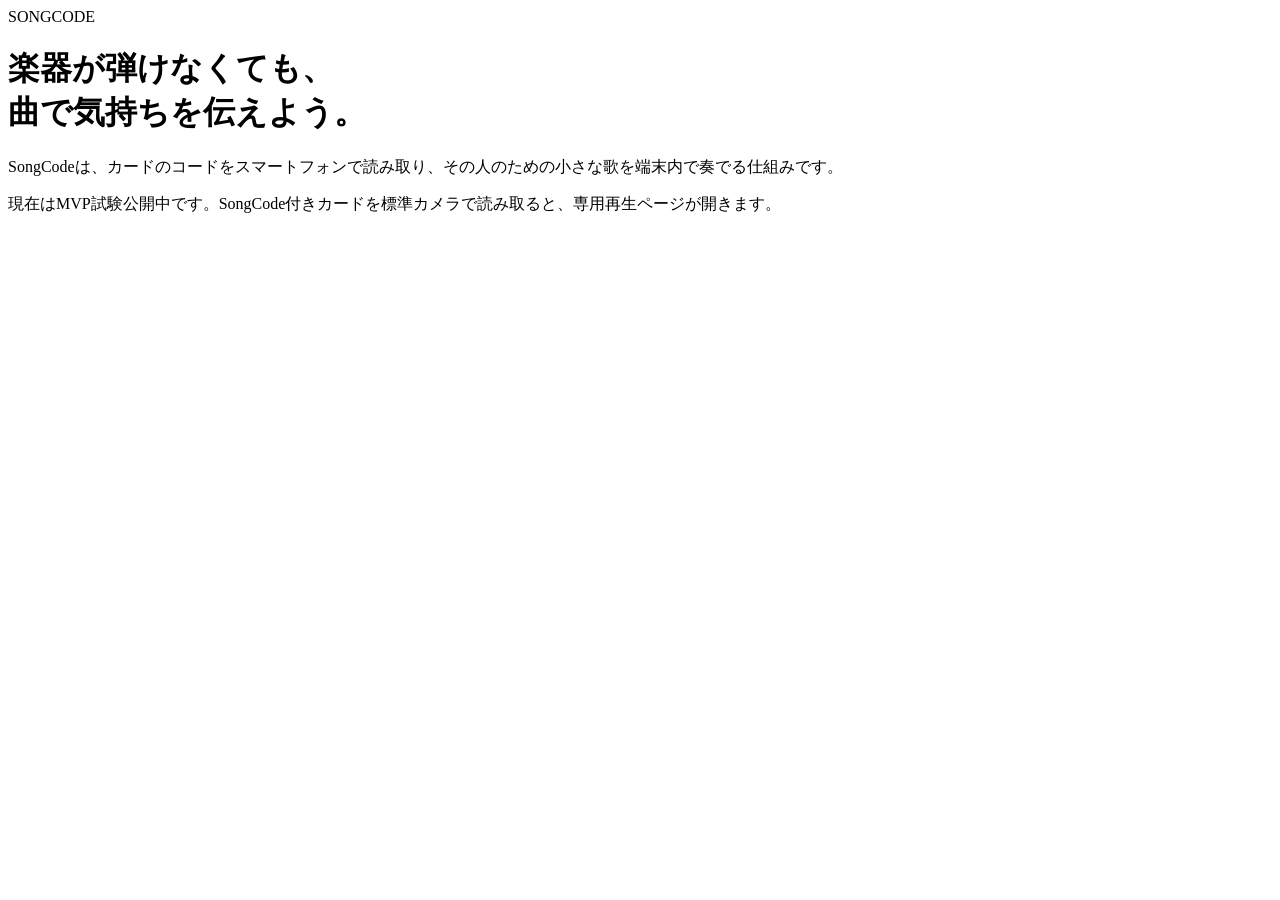
==== index.html @ 9e258963 "Add index.html" ====
<!doctype html><html lang="ja"><head><meta charset="utf-8"><meta name="viewport" content="width=device-width,initial-scale=1"><title>SongCode｜曲で気持ちを伝えよう</title><link rel="stylesheet" href="style.css"></head><body><main class="home"><div class="eyebrow">SONGCODE</div><h1>楽器が弾けなくても、<br>曲で気持ちを伝えよう。</h1><p>SongCodeは、カードのコードをスマートフォンで読み取り、その人のための小さな歌を端末内で奏でる仕組みです。</p><div class="notice">現在はMVP試験公開中です。SongCode付きカードを標準カメラで読み取ると、専用再生ページが開きます。</div></main><script>if('serviceWorker'in navigator)navigator.serviceWorker.register('./sw.js')</script></body></html>
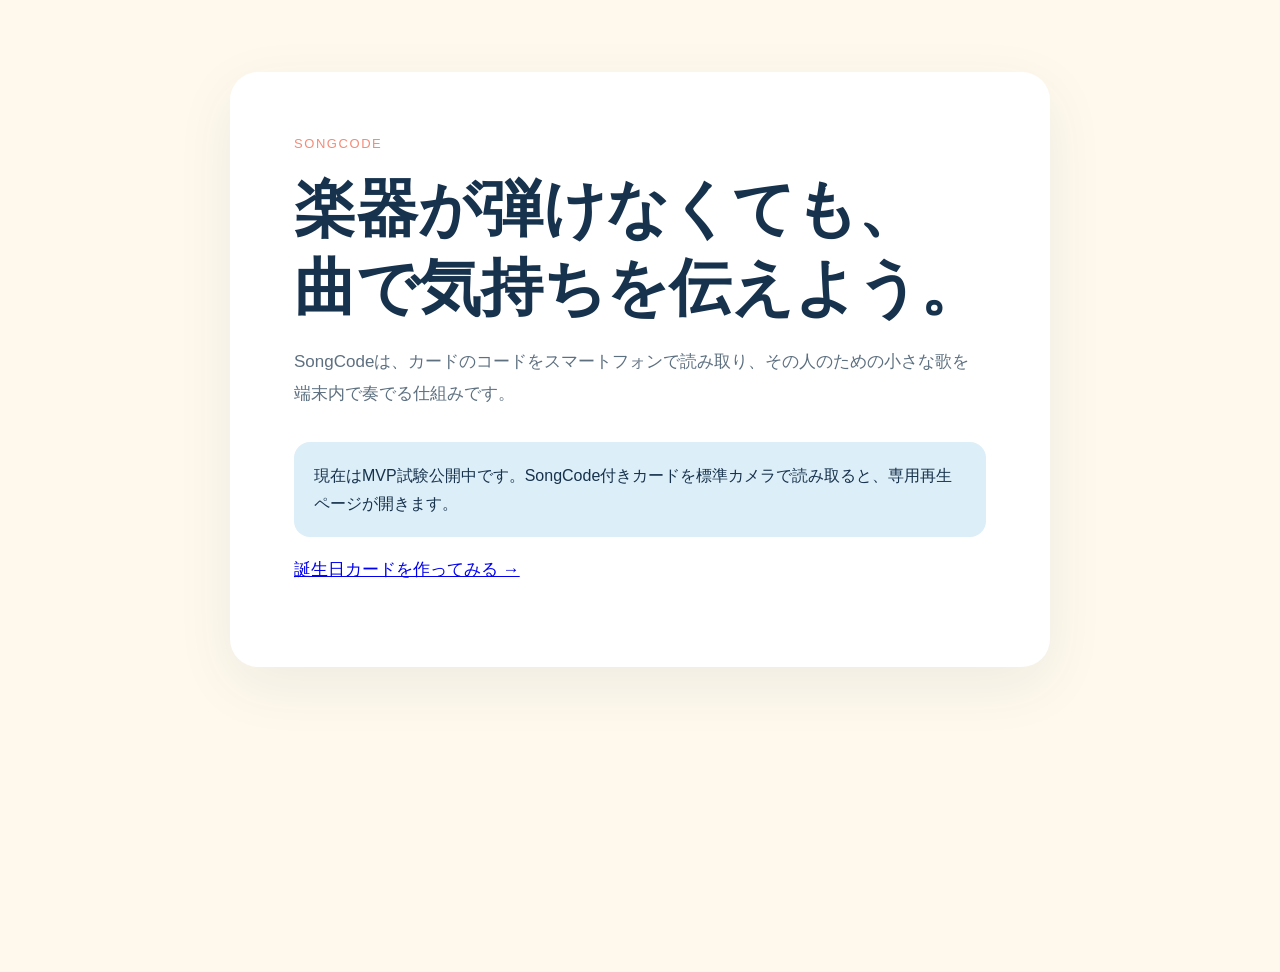
==== commit a4bf79d3: "Link to card maker prototype" ====
--- a/index.html
+++ b/index.html
@@ -1 +1,3 @@
-<!doctype html><html lang="ja"><head><meta charset="utf-8"><meta name="viewport" content="width=device-width,initial-scale=1"><title>SongCode｜曲で気持ちを伝えよう</title><link rel="stylesheet" href="style.css"></head><body><main class="home"><div class="eyebrow">SONGCODE</div><h1>楽器が弾けなくても、<br>曲で気持ちを伝えよう。</h1><p>SongCodeは、カードのコードをスマートフォンで読み取り、その人のための小さな歌を端末内で奏でる仕組みです。</p><div class="notice">現在はMVP試験公開中です。SongCode付きカードを標準カメラで読み取ると、専用再生ページが開きます。</div></main><script>if('serviceWorker'in navigator)navigator.serviceWorker.register('./sw.js')</script></body></html>
+<!doctype html>
+<html lang="ja"><head><meta charset="utf-8"><meta name="viewport" content="width=device-width,initial-scale=1"><title>SongCode｜曲で気持ちを伝えよう</title><link rel="stylesheet" href="style.css"></head>
+<body><main class="home"><div class="eyebrow">SONGCODE</div><h1>楽器が弾けなくても、<br>曲で気持ちを伝えよう。</h1><p>SongCodeは、カードのコードをスマートフォンで読み取り、その人のための小さな歌を端末内で奏でる仕組みです。</p><div class="notice">現在はMVP試験公開中です。SongCode付きカードを標準カメラで読み取ると、専用再生ページが開きます。</div><p><a class="home-link" href="create/">誕生日カードを作ってみる →</a></p></main><script>if('serviceWorker'in navigator)navigator.serviceWorker.register('./sw.js')</script></body></html>
--- a/style.css
+++ b/style.css
@@ -0,0 +1,47 @@
+*{box-sizing:border-box}
+body{margin:0;min-height:100vh;font-family:-apple-system,BlinkMacSystemFont,"Hiragino Sans","Yu Gothic",sans-serif;color:#17324d;background:#fff9ed}
+main{max-width:820px;margin:auto;padding:clamp(32px,8vw,88px) 24px}
+.home,.card{background:#fff;border-radius:28px;box-shadow:0 18px 60px #17324d12}
+.home{margin-top:8vh;padding:clamp(30px,7vw,64px)}
+.eyebrow{color:#f48b78;font-size:13px;letter-spacing:.12em}
+h1{font-size:clamp(34px,7vw,62px);line-height:1.28;margin:18px 0}
+p{font-size:17px;line-height:1.9;color:#5d7080}
+.notice{margin-top:32px;padding:20px;border-radius:16px;background:#dceef7;line-height:1.7}
+.player{max-width:660px}
+.card{padding:clamp(26px,7vw,56px);text-align:center;overflow:hidden}
+.birthday{color:#f48b78;font-size:clamp(26px,6vw,42px);margin:18px 0 6px}
+.meta{color:#71818e;margin-bottom:12px}
+.bird-stage{position:relative;width:180px;height:116px;margin:4px auto 2px;color:#17324d}
+.bird{width:180px;height:120px;overflow:visible;transform-origin:50% 85%}
+.bird-body,.bird-head,.bird-tail,.bird-wing,.bird-beak{fill:currentColor}
+.bird-eye{fill:#fff}
+.bird-leg{fill:none;stroke:currentColor;stroke-width:4;stroke-linecap:round}
+.bird-wing{transform-box:fill-box;transform-origin:85% 45%}
+.bird-beak-bottom{transform-box:fill-box;transform-origin:0 0}
+.music-note{position:absolute;right:4px;top:28px;color:#f48b78;font-size:26px;font-weight:700;opacity:0}
+.note-two{right:-16px;top:8px;font-size:20px}
+.bird-stage.is-singing .bird{animation:bird-bob .5s ease-in-out infinite alternate}
+.bird-stage.is-singing .bird-wing{animation:wing-flap .34s ease-in-out infinite alternate}
+.bird-stage.is-singing .bird-beak-bottom{animation:beak-sing .22s ease-in-out infinite alternate}
+.bird-stage.is-singing .music-note{animation:note-float 1.25s ease-out infinite}
+.bird-stage.is-singing .note-two{animation-delay:.55s}
+.lyrics{display:grid;gap:10px;margin:10px 0 28px;color:#526677}
+.lyric-line{display:flex;justify-content:center;flex-wrap:wrap;gap:3px;font-size:clamp(16px,4vw,20px);line-height:1.75}
+.lyric-line>span,.lyric-line b span{display:inline-block;padding:0 3px;border-radius:7px;transition:color .12s,background .12s,transform .12s}
+.lyric-line b{display:inline-flex}
+.lyric-line .active{color:#fff;background:#f48b78;transform:translateY(-2px) scale(1.08);box-shadow:0 5px 14px #f48b7840}
+.lyric-line .sung{color:#d36f60}
+.controls{display:flex;justify-content:center;align-items:center;gap:10px}
+.button,.stop-button{appearance:none;border:0;border-radius:999px;padding:17px 22px;font-size:16px;font-weight:700;cursor:pointer}
+.button{background:#17324d;color:#fff;flex:1;max-width:300px}
+.stop-button{background:#f6e3df;color:#a5453c;min-width:104px}
+.button:disabled,.stop-button:disabled{opacity:.5;cursor:default}
+.status{min-height:24px;margin-top:18px;color:#526677}
+.error{color:#b64040}
+.privacy{margin-top:26px;font-size:12px;color:#84919c}
+@keyframes bird-bob{to{transform:translateY(-5px) rotate(-1deg)}}
+@keyframes wing-flap{to{transform:rotate(-18deg) translateY(-4px)}}
+@keyframes beak-sing{to{transform:rotate(13deg)}}
+@keyframes note-float{0%{opacity:0;transform:translate(0,8px) scale(.7)}25%{opacity:1}100%{opacity:0;transform:translate(18px,-42px) scale(1.15)}}
+@media(max-width:600px){.home{margin:16px}.player{padding:20px 14px}.card{border-radius:22px}.bird-stage{transform:scale(.88);margin-top:-4px;margin-bottom:-5px}}
+@media(prefers-reduced-motion:reduce){.bird-stage.is-singing .bird,.bird-stage.is-singing .bird-wing,.bird-stage.is-singing .bird-beak-bottom,.bird-stage.is-singing .music-note{animation:none}.lyric-line>span,.lyric-line b span{transition:none}}
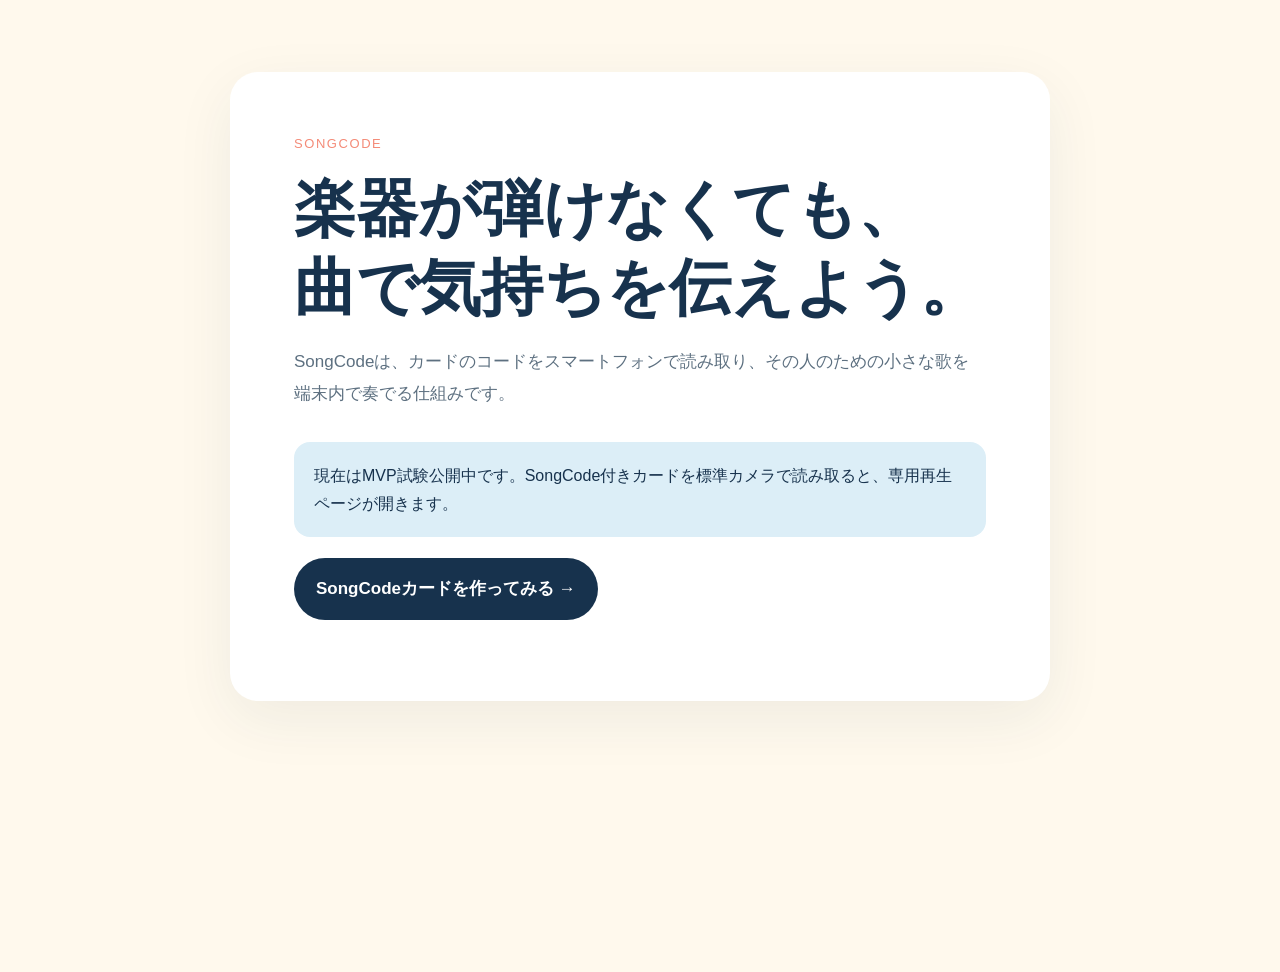
==== commit 566cb13e: "Add dynamic wedding anniversary lyrics" ====
--- a/index.html
+++ b/index.html
@@ -1,3 +1,3 @@
 <!doctype html>
 <html lang="ja"><head><meta charset="utf-8"><meta name="viewport" content="width=device-width,initial-scale=1"><title>SongCode｜曲で気持ちを伝えよう</title><link rel="stylesheet" href="style.css"></head>
-<body><main class="home"><div class="eyebrow">SONGCODE</div><h1>楽器が弾けなくても、<br>曲で気持ちを伝えよう。</h1><p>SongCodeは、カードのコードをスマートフォンで読み取り、その人のための小さな歌を端末内で奏でる仕組みです。</p><div class="notice">現在はMVP試験公開中です。SongCode付きカードを標準カメラで読み取ると、専用再生ページが開きます。</div><p><a class="home-link" href="create/">誕生日カードを作ってみる →</a></p></main><script>if('serviceWorker'in navigator)navigator.serviceWorker.register('./sw.js')</script></body></html>
+<body><main class="home"><div class="eyebrow">SONGCODE</div><h1>楽器が弾けなくても、<br>曲で気持ちを伝えよう。</h1><p>SongCodeは、カードのコードをスマートフォンで読み取り、その人のための小さな歌を端末内で奏でる仕組みです。</p><div class="notice">現在はMVP試験公開中です。SongCode付きカードを標準カメラで読み取ると、専用再生ページが開きます。</div><p><a class="home-link" href="create/">SongCodeカードを作ってみる →</a></p></main><script>if('serviceWorker'in navigator)navigator.serviceWorker.register('./sw.js?v=20260909-anniversary',{updateViaCache:'none'})</script></body></html>
--- a/style.css
+++ b/style.css
@@ -7,6 +7,7 @@
 h1{font-size:clamp(34px,7vw,62px);line-height:1.28;margin:18px 0}
 p{font-size:17px;line-height:1.9;color:#5d7080}
 .notice{margin-top:32px;padding:20px;border-radius:16px;background:#dceef7;line-height:1.7}
+.home-link{display:inline-block;margin-top:4px;padding:15px 22px;border-radius:999px;background:#17324d;color:#fff;text-decoration:none;font-weight:700}
 .player{max-width:660px}
 .card{padding:clamp(26px,7vw,56px);text-align:center;overflow:hidden}
 .birthday{color:#f48b78;font-size:clamp(26px,6vw,42px);margin:18px 0 6px}
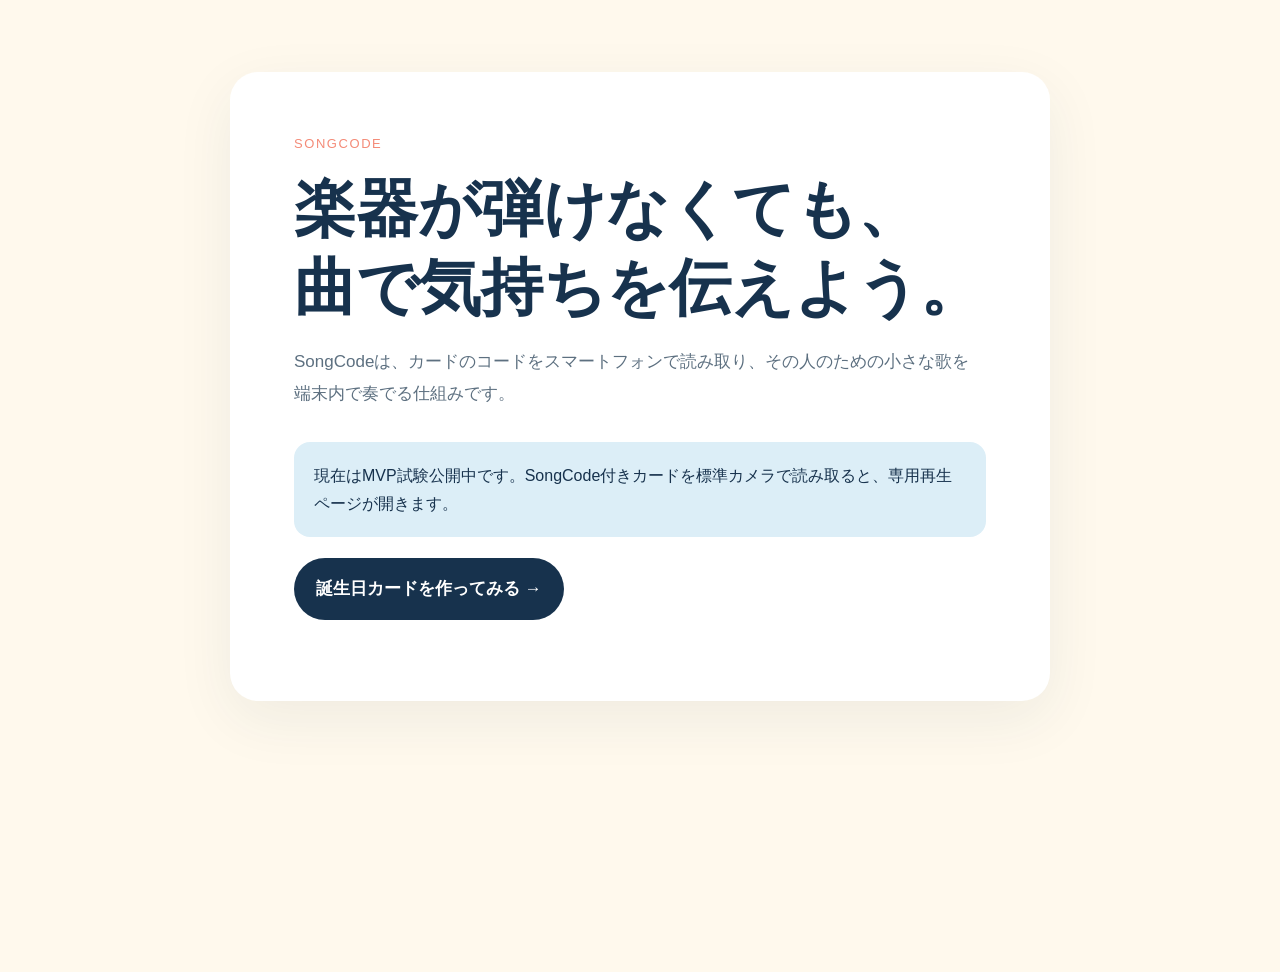
==== commit d4c3b500: "Revert "Add dynamic wedding anniversary lyrics"" ====
--- a/index.html
+++ b/index.html
@@ -1,3 +1,3 @@
 <!doctype html>
 <html lang="ja"><head><meta charset="utf-8"><meta name="viewport" content="width=device-width,initial-scale=1"><title>SongCode｜曲で気持ちを伝えよう</title><link rel="stylesheet" href="style.css"></head>
-<body><main class="home"><div class="eyebrow">SONGCODE</div><h1>楽器が弾けなくても、<br>曲で気持ちを伝えよう。</h1><p>SongCodeは、カードのコードをスマートフォンで読み取り、その人のための小さな歌を端末内で奏でる仕組みです。</p><div class="notice">現在はMVP試験公開中です。SongCode付きカードを標準カメラで読み取ると、専用再生ページが開きます。</div><p><a class="home-link" href="create/">SongCodeカードを作ってみる →</a></p></main><script>if('serviceWorker'in navigator)navigator.serviceWorker.register('./sw.js?v=20260909-anniversary',{updateViaCache:'none'})</script></body></html>
+<body><main class="home"><div class="eyebrow">SONGCODE</div><h1>楽器が弾けなくても、<br>曲で気持ちを伝えよう。</h1><p>SongCodeは、カードのコードをスマートフォンで読み取り、その人のための小さな歌を端末内で奏でる仕組みです。</p><div class="notice">現在はMVP試験公開中です。SongCode付きカードを標準カメラで読み取ると、専用再生ページが開きます。</div><p><a class="home-link" href="create/">誕生日カードを作ってみる →</a></p></main><script>if('serviceWorker'in navigator)navigator.serviceWorker.register('./sw.js')</script></body></html>
